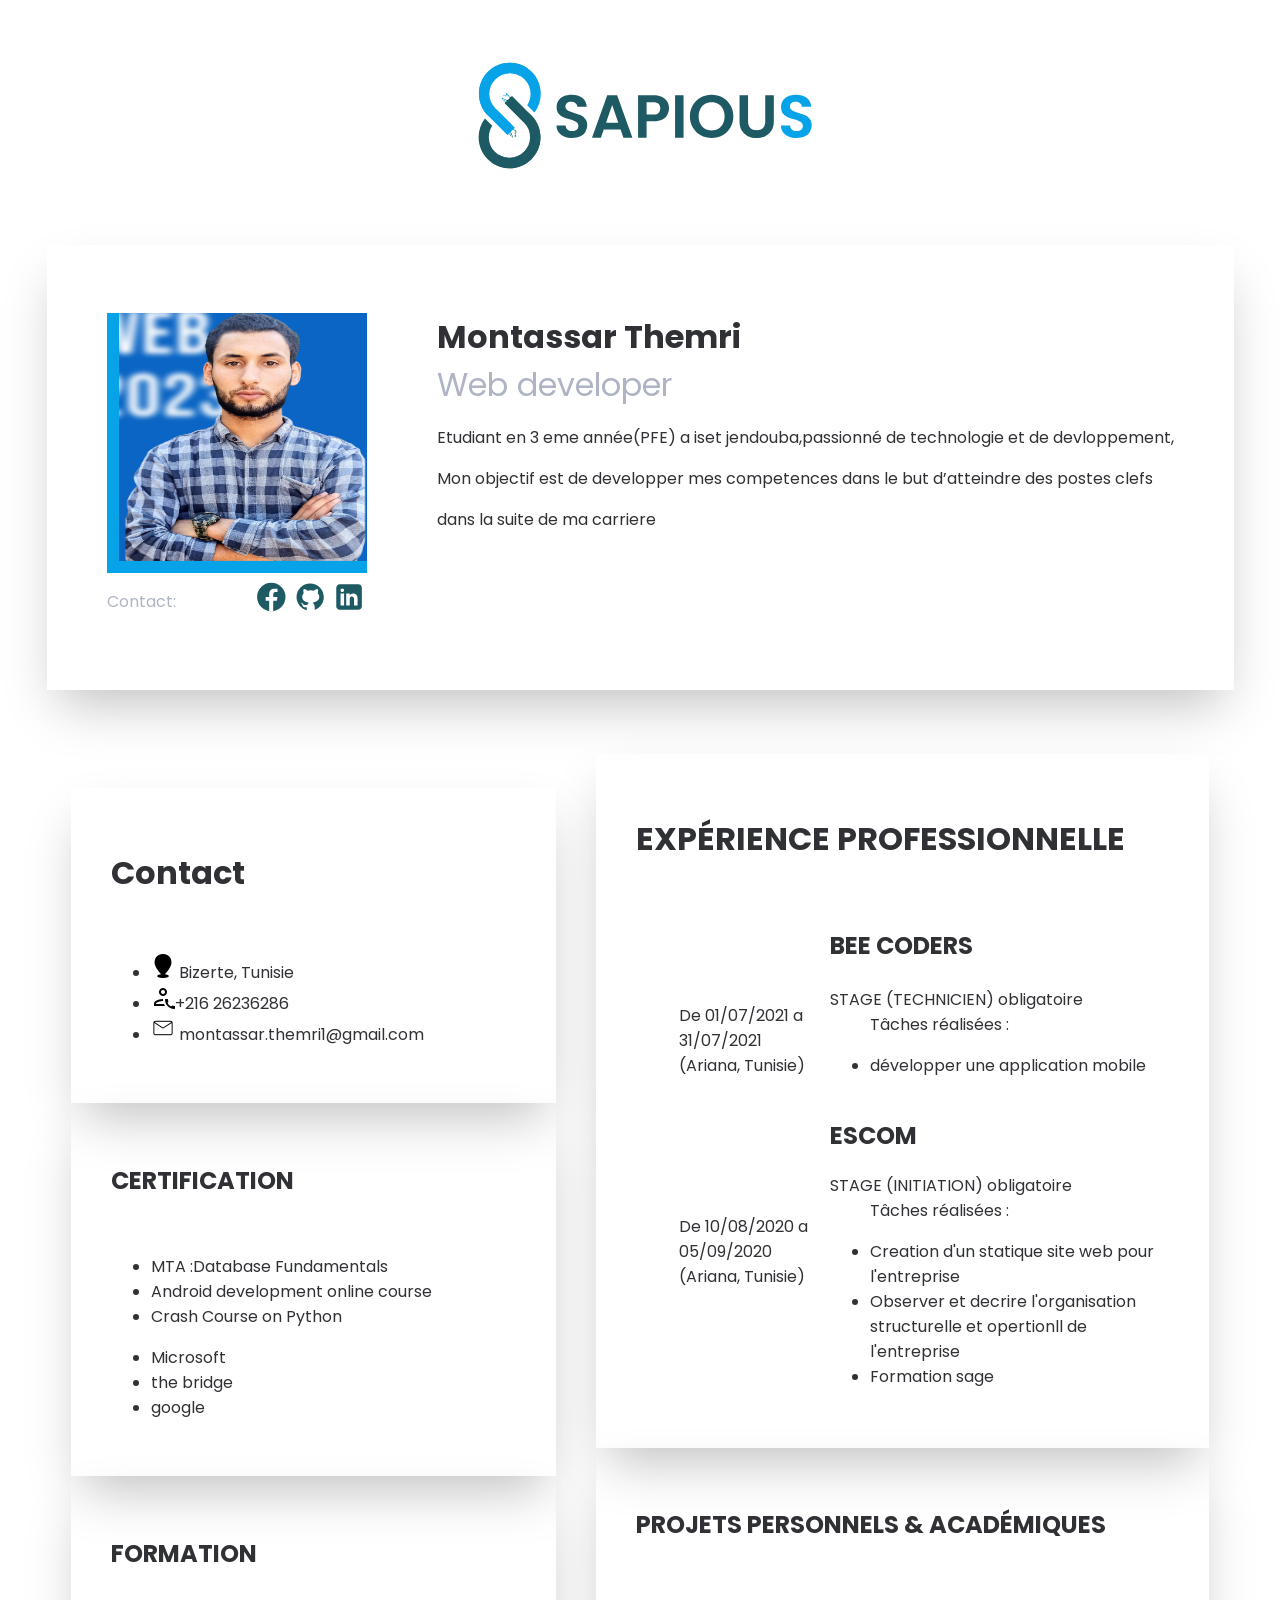
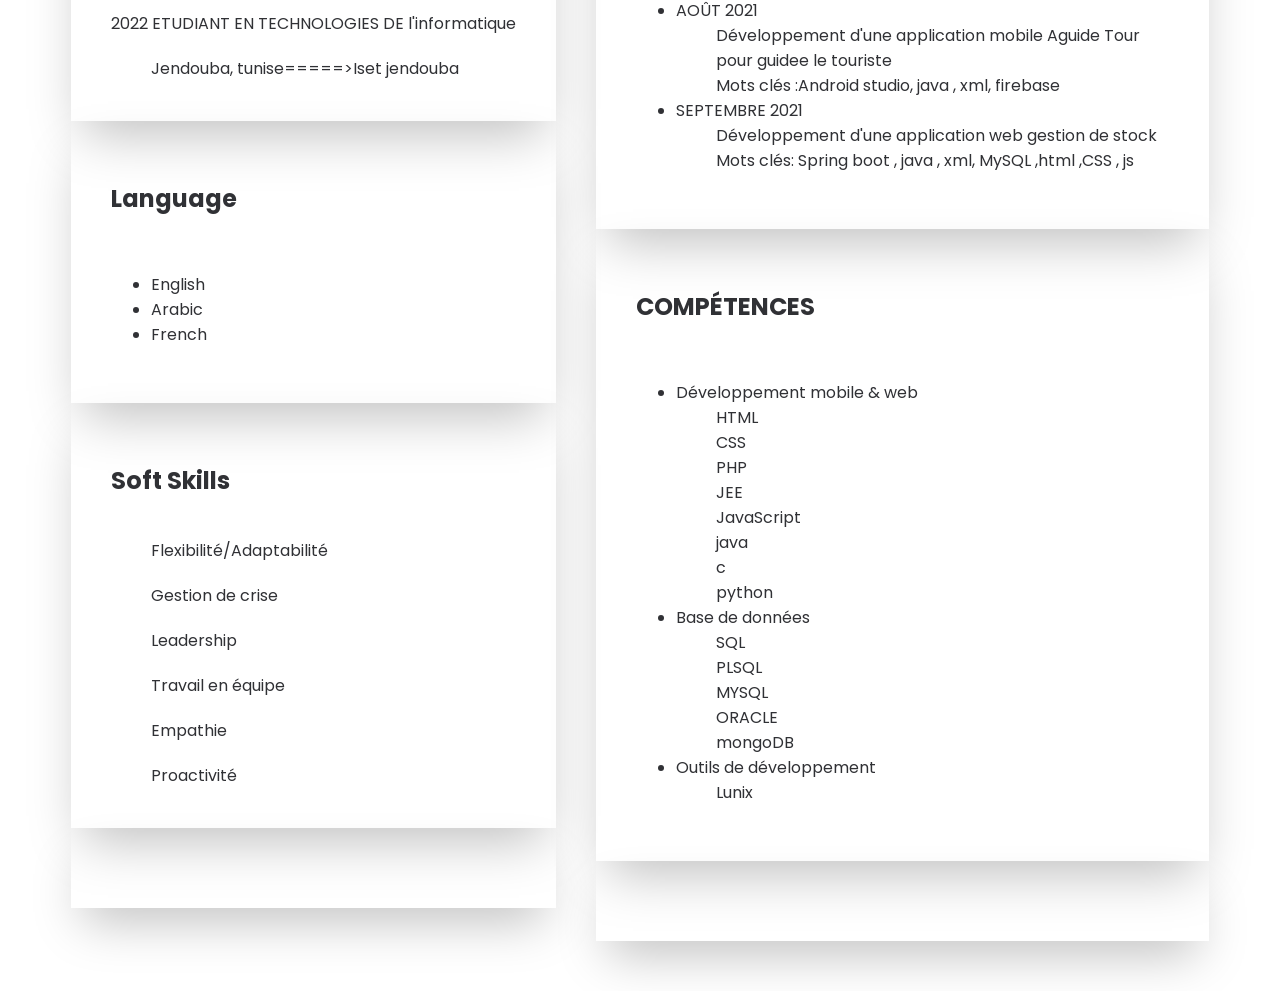
==== index.html @ 9791a561 "Initial commit" ====
<!DOCTYPE html>
<html lang="en">

<head>
	<meta charset="UTF-8" />
	<meta http-equiv="X-UA-Compatible" content="IE=edge" />
	<meta name="viewport" content="width=device-width, initial-scale=1.0" />
	<link rel="stylesheet" href="style.css" />
	<title>Montassar themri portfolio</title>
</head>

<body>
	<div class="content">
		<img class="logo" src="./images/Logo.svg" alt="sapious logo" />
		<div class="card" id="profileSummary">
			<div class="profile">
				<img src="./images/background.png" alt="my img" />
				<div class="contact">
					<div>Contact:</div>
					<div class="social">
						<a href="https://www.facebook.com/Montassarthemri/">
							<img src="./images/Facebook.svg" alt="Facebook" />
						</a>
						<a href="https://github.com/TH-montassar">
							<img src="./images/GitHub.svg" alt="Github" />
						</a>
						<a href="https://www.linkedin.com/in/themri-montassar-160042149/">
							<img src="./images/LinkedIn.svg" alt="LinkedIn" />
						</a>
					</div>
				</div>
			</div>
			<div class="summary">
				<h1>Montassar Themri</h1>
				<h3>Web developer</h3>
				<p>
					Etudiant en 3 eme année(PFE) a iset jendouba,passionné de technologie et de devloppement,
				</p>
				<p>Mon objectif est de developper mes competences dans le but d’atteindre des postes clefs </p>
				<p>dans la suite de ma carriere</p>
			</div>
		</div>
		<div class="blocks">

			<div class="column">
				<div class="card">
					<h1>Contact</h1>
					<ul>
						<li><img src="./images/address-24.png" alt="locations" /> Bizerte, Tunisie</li>
						<li> <img src="./images/call.png" alt="phone" />+216 26236286</li>
						<li> <img src="./images/email-24.png" alt="email" /> montassar.themri1@gmail.com</li>
					</ul>

				</div>
				<div class="card">
					<h2>CERTIFICATION</h2>
					<div class="certifs">

						<ul>
							<li>MTA :Database Fundamentals</li>
							<li>Android development online course</li>
							<li>Crash Course on Python</li>
						</ul>


						<ul>
							<li>Microsoft</li>
							<li>the bridge</li>
							<li>google</li>
						</ul>


					</div>
				</div>
				<div class="card">
					<h2>FORMATION</h2>
					<dt>2022 ETUDIANT EN TECHNOLOGIES DE l'informatique</dt>
					<dd>Jendouba, tunise=====>Iset jendouba</dd>

				</div>
				<div class="card">

					<h2>Language</h2>
					<ul>
						<li>English</li>
						<li>Arabic</li>
						<li>French</li>
					</ul>

				</div>
				<div class="card">
					<h2>
						<dt>Soft Skills </dt>
					</h2>
					<dd>Flexibilité/Adaptabilité</dd>
					<dd>Gestion de crise</dd>
					<dd>Leadership</dd>
					<dd>Travail en équipe</dd>
					<dd>Empathie</dd>
					<dd>Proactivité</dd>
				</div>
				<div class="card"></div>



			</div>
			<div class="column">
				<div class="card">
					<h1>EXPÉRIENCE PROFESSIONNELLE</h1>


					<table>
						<thead>
							<th></th>
							<td>
								<h2>BEE CODERS</h2>
							</td>
						</thead>
						<tbody>
							<tr>
								<td>
									<dd>De 01/07/2021 a 31/07/2021 </dd>
									<dd>(Ariana, Tunisie)</dd>
								</td>

								<td>
									<dt>STAGE (TECHNICIEN) obligatoire</dt>
									<dd> Tâches réalisées :</dd>
									<ul>
										<li>
											développer une application mobile
										</li>
									</ul>
								</td>

							</tr>
							<tr>
								<td>
									<dd> De 10/08/2020 a 05/09/2020</dd>
									<dd>(Ariana, Tunisie)</dd>
								</td>
								<td>
									<h2>ESCOM</h2>
									<dt>STAGE (INITIATION) obligatoire</dt>
									<dd> Tâches réalisées :</dd>
									<ul>
										<li>
											Creation d'un statique site web pour l'entreprise
										</li>
										<li>Observer et decrire l'organisation structurelle et opertionll de
											l'entreprise</li>
										<li>Formation sage</li>
									</ul>
								</td>
							</tr>

						</tbody>
					</table>


				</div>
				<div class="card">

					<h2>PROJETS PERSONNELS & ACADÉMIQUES</h2>
					<ul>
						<li>AOÛT 2021</li>
						<dd>Développement d'une application mobile Aguide Tour </dd>
						<dd>pour guidee le touriste</dd>
						<dd>Mots clés :Android studio, java , xml, firebase</dd>
						<li>SEPTEMBRE 2021</li>
						<dd>Développement d'une application web gestion de stock</dd>
						<dd>Mots clés: Spring boot , java , xml, MySQL ,html ,CSS , js</dd>
					</ul>

				</div>
				<div class="card">
					<h2>COMPÉTENCES</h2>
					<ul>
						<li>Développement mobile & web</li>
						<dd>HTML</dd>
						<dd>CSS</dd>
						<dd>PHP</dd>
						<dd>JEE</dd>
						<dd>JavaScript</dd>
						<dd>java</dd>
						<dd>c</dd>
						<dd>python</dd>
						<li>Base de données</li>
						<dd>SQL</dd>
						<dd>PLSQL</dd>
						<dd>MYSQL</dd>
						<dd>ORACLE</dd>
						<dd>mongoDB</dd>
						<li>Outils de développement</li>
						<dd>Lunix</dd>

					</ul>
				</div>
				<div class="card"></div>
		

			</div>



		</div>



	</div>

</body>

</html>
---- style.css ----
@import url("https://fonts.googleapis.com/css2?family=Poppins:ital,wght@0,100;0,200;0,300;0,400;0,500;0,600;0,700;0,800;0,900;1,100;1,200;1,300;1,400;1,500;1,600;1,700;1,800;1,900&display=swap");
*,
*::after,
*::before {
  box-sizing: border-box;
}
html {
  font-family: "Poppins", sans-serif;
  font-size: 1rem;
  color: #303135;
}
body {
  margin: 0;
  padding: 0;
  background-color: #ffffff;
  min-height: 85vh;
}
.content {
  padding-bottom: 50px;
  padding-top: 50px;
  display: flex;
  flex-direction: column;
  align-items: center;
  justify-content: center;
  height: 100%;
  max-width: 1200px;
  margin-right: auto;
  margin-left: auto;
  gap: 64px;
}
.content .logo {
  max-width: 390px;
}
.card {
  padding: 40px 40px;
  box-shadow: 0 25px 50px -12px rgb(0 0 0 / 0.25);
  display: flex;
  flex-direction: column;
  align-items: flex-start;
  justify-content: space-between;
  gap: 20px;
  transition: 0.5s ease;
  
}
.content #profileSummary{
  flex-wrap: wrap;
  gap:70px;
  flex-direction: row;
  padding: 68px 60px;
  
}






.card .profile > img {
  height: 260px;
  width: 260px;
  border-left: 12px solid #07a3e9;
  border-bottom: 12px solid #07a3e9;
}
.card .profile .contact {
  color: #afb4c5;
  display: flex;
  align-items: center;
  justify-content: space-between;
}
.card .profile .contact .social {
  display: flex;
  align-items: center;
  justify-content: space-between;
  gap: 4px;
}
.card .summary > h1 {
  font-size: 2rem;
  font-weight: 700;
  margin: 0;
}
.card .summary > h3 {
  font-size: 2rem;
  font-weight: 400;
  color: #afb4c5;
  margin: 0;
}
.card:hover{
  transform: scale(1.1);
  color: #07a3e9;
}
.blocks{
  display: flex;
  align-items: center;
  justify-content: center;
  gap: 40px;
  flex-direction:row;
  flex-wrap: wrap;
  align-items:center;
} 
table {
  width: 33.3rem;
}
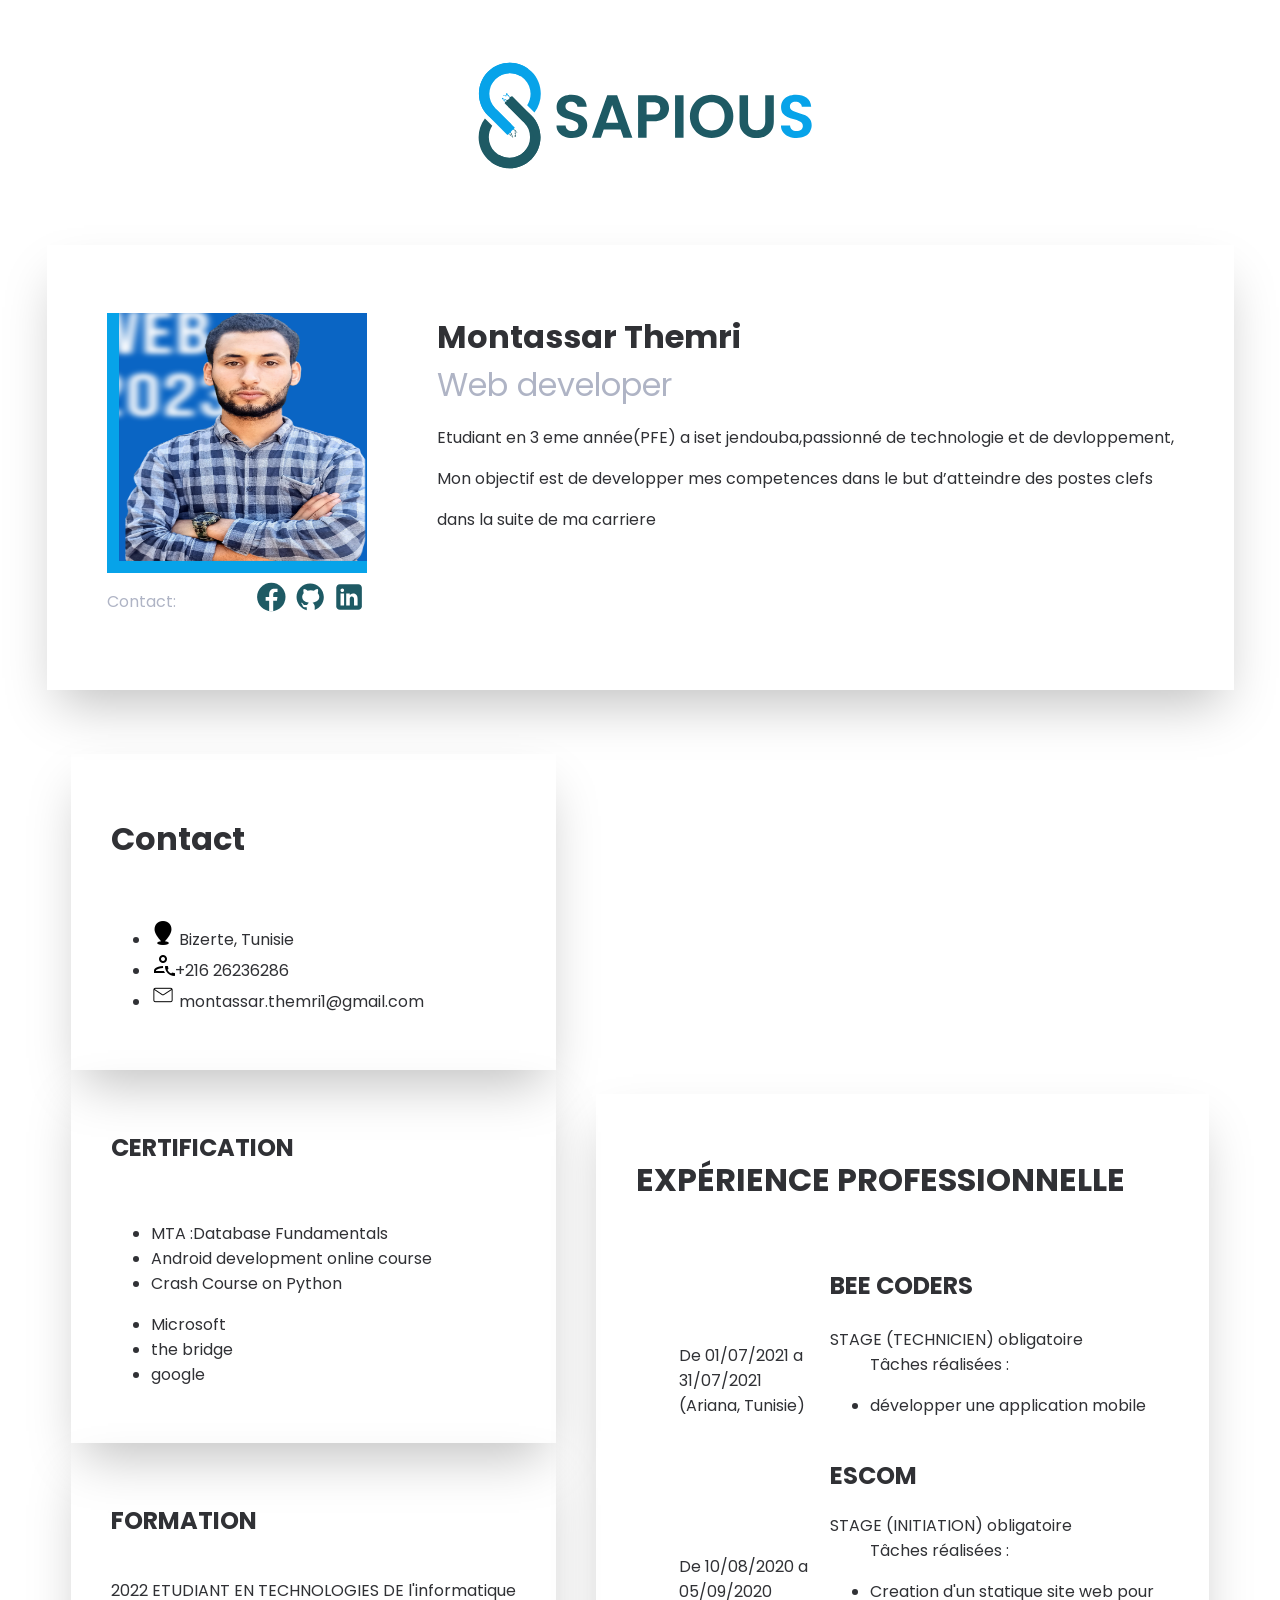
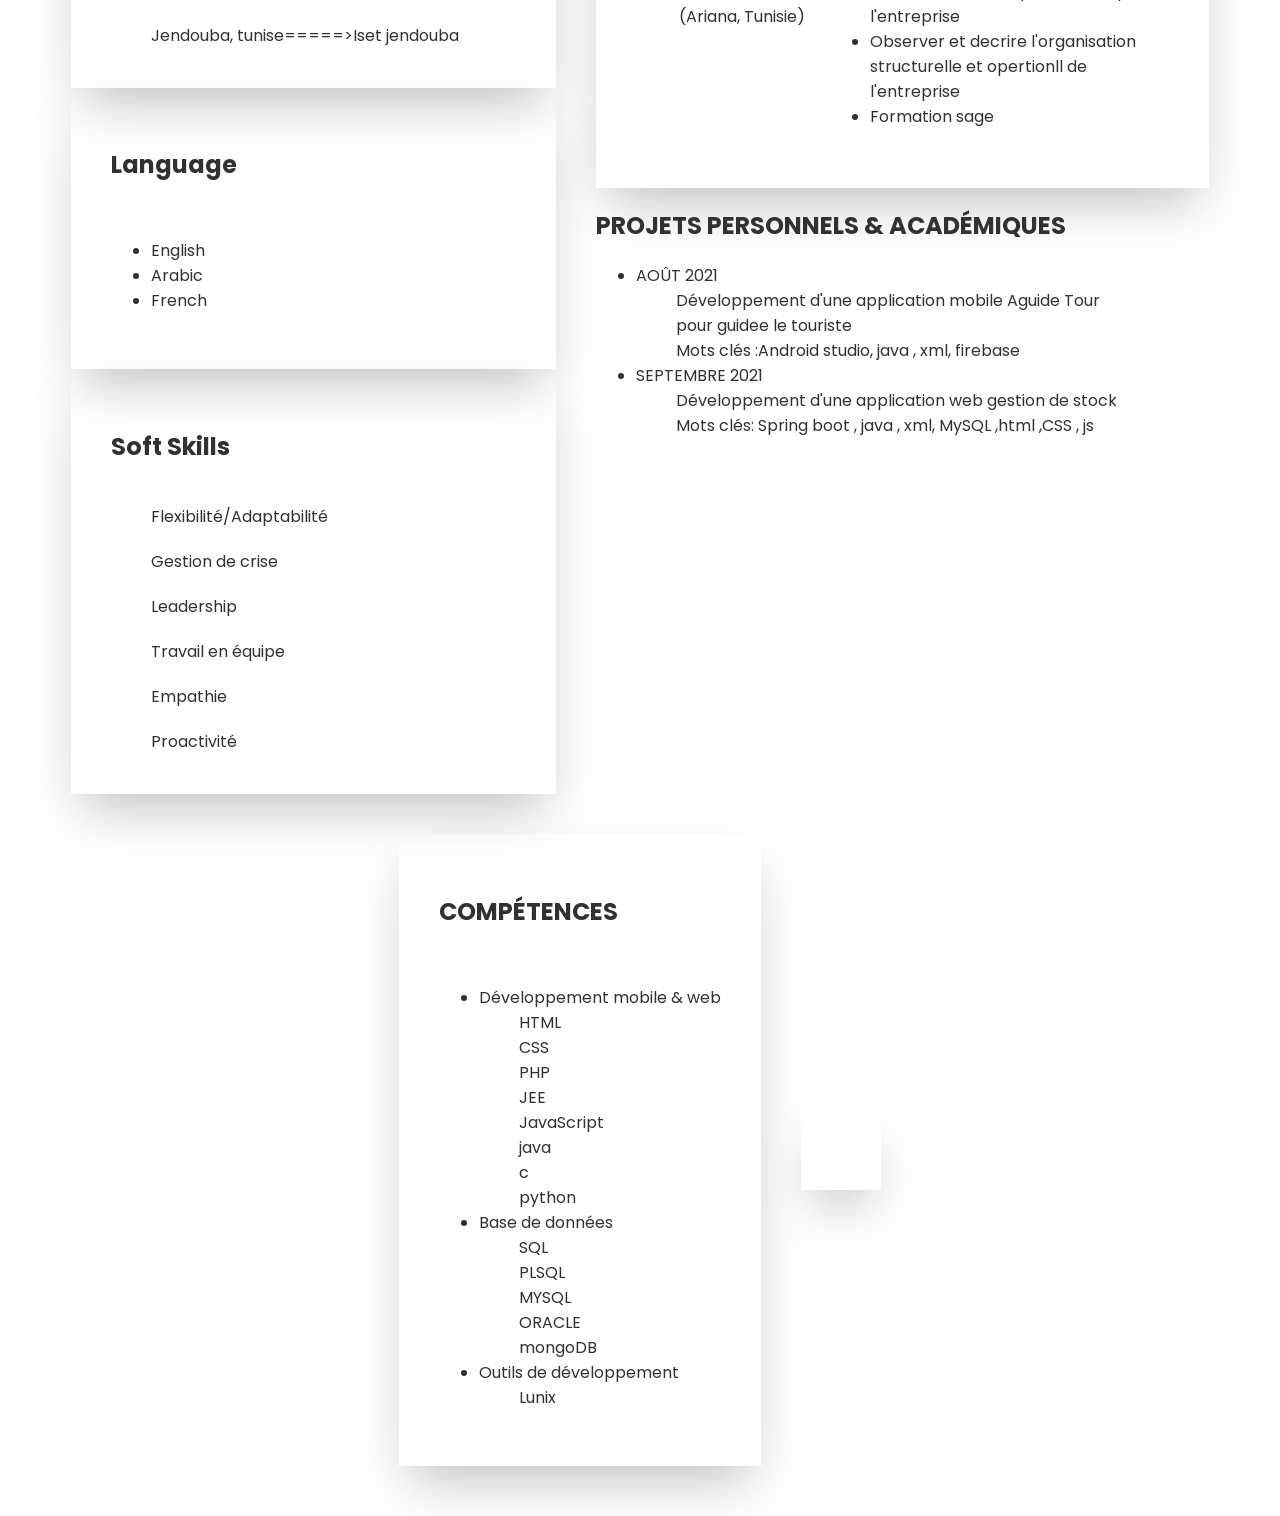
==== commit 6ae30445: "correction" ====
--- a/index.html
+++ b/index.html
@@ -99,7 +99,7 @@
 					<dd>Empathie</dd>
 					<dd>Proactivité</dd>
 				</div>
-				<div class="card"></div>
+			
 
 
 
@@ -159,7 +159,7 @@
 
 
 				</div>
-				<div class="card">
+				
 
 					<h2>PROJETS PERSONNELS & ACADÉMIQUES</h2>
 					<ul>
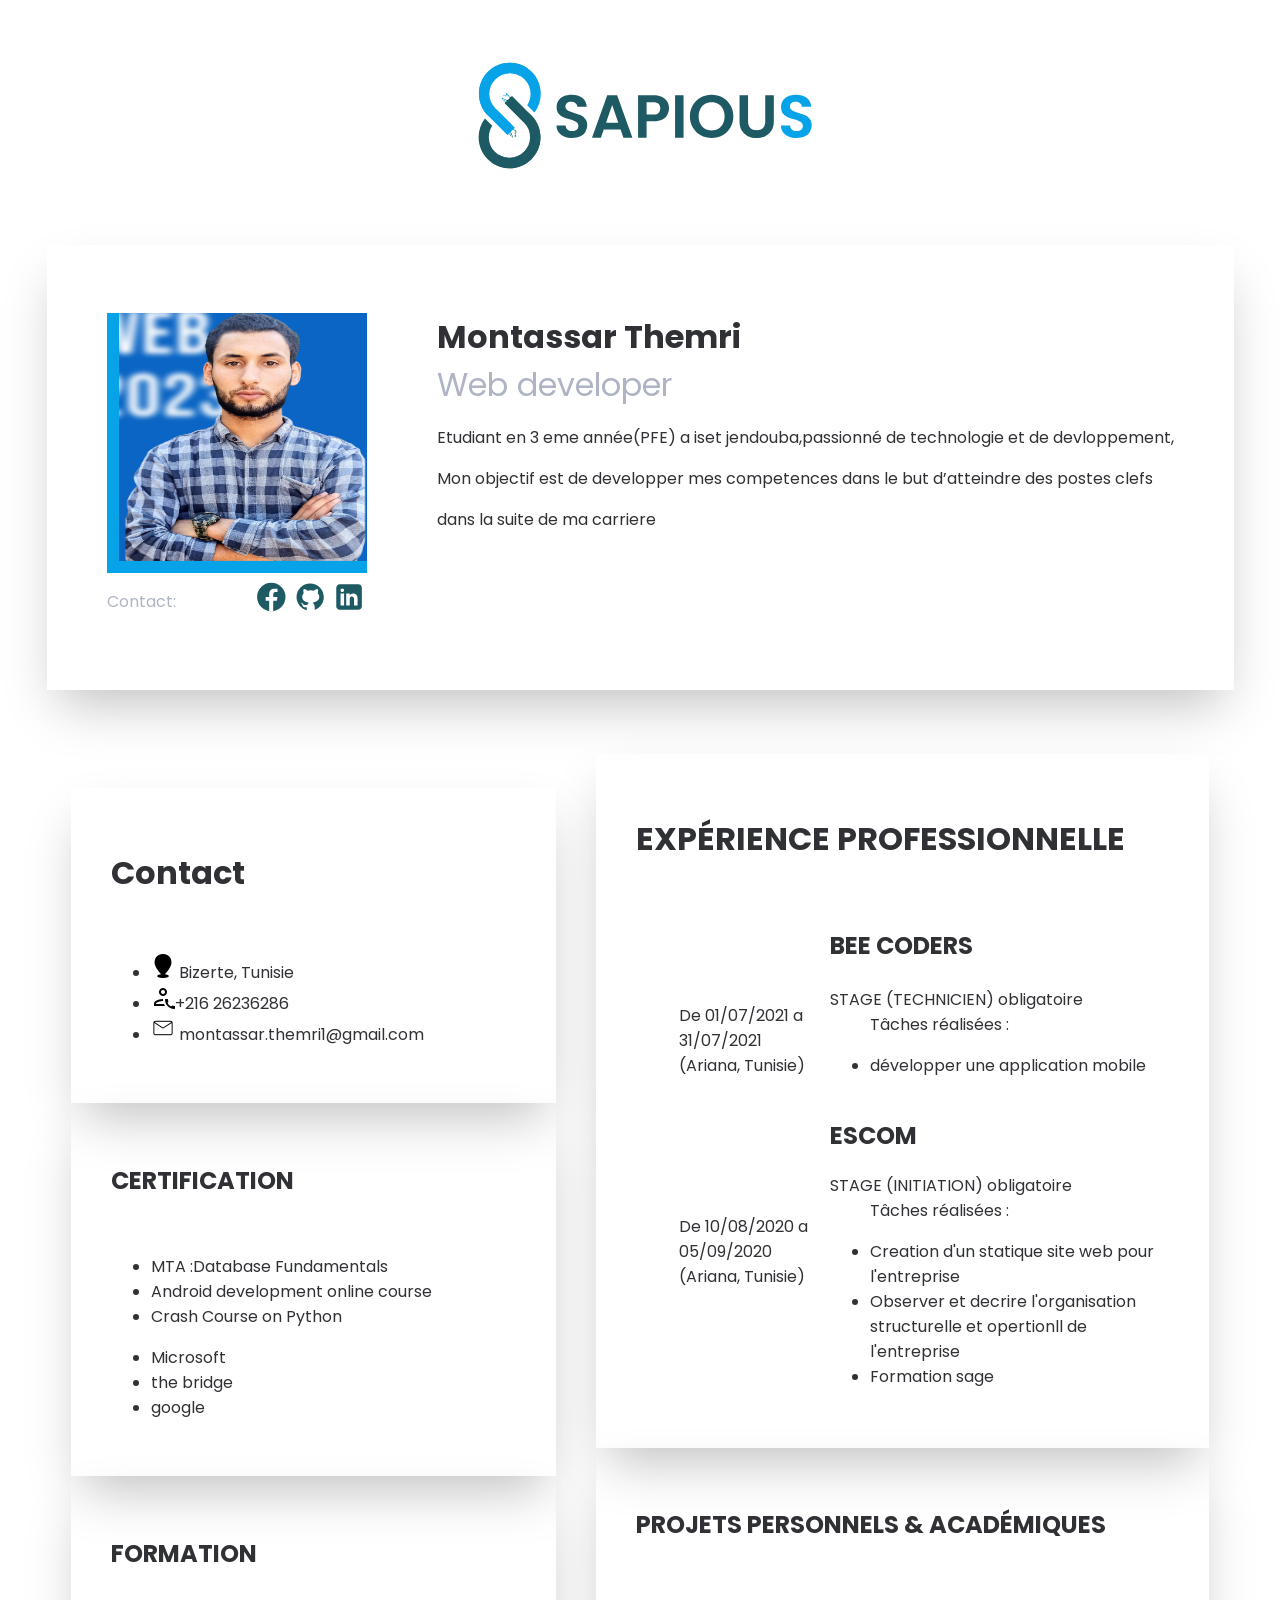
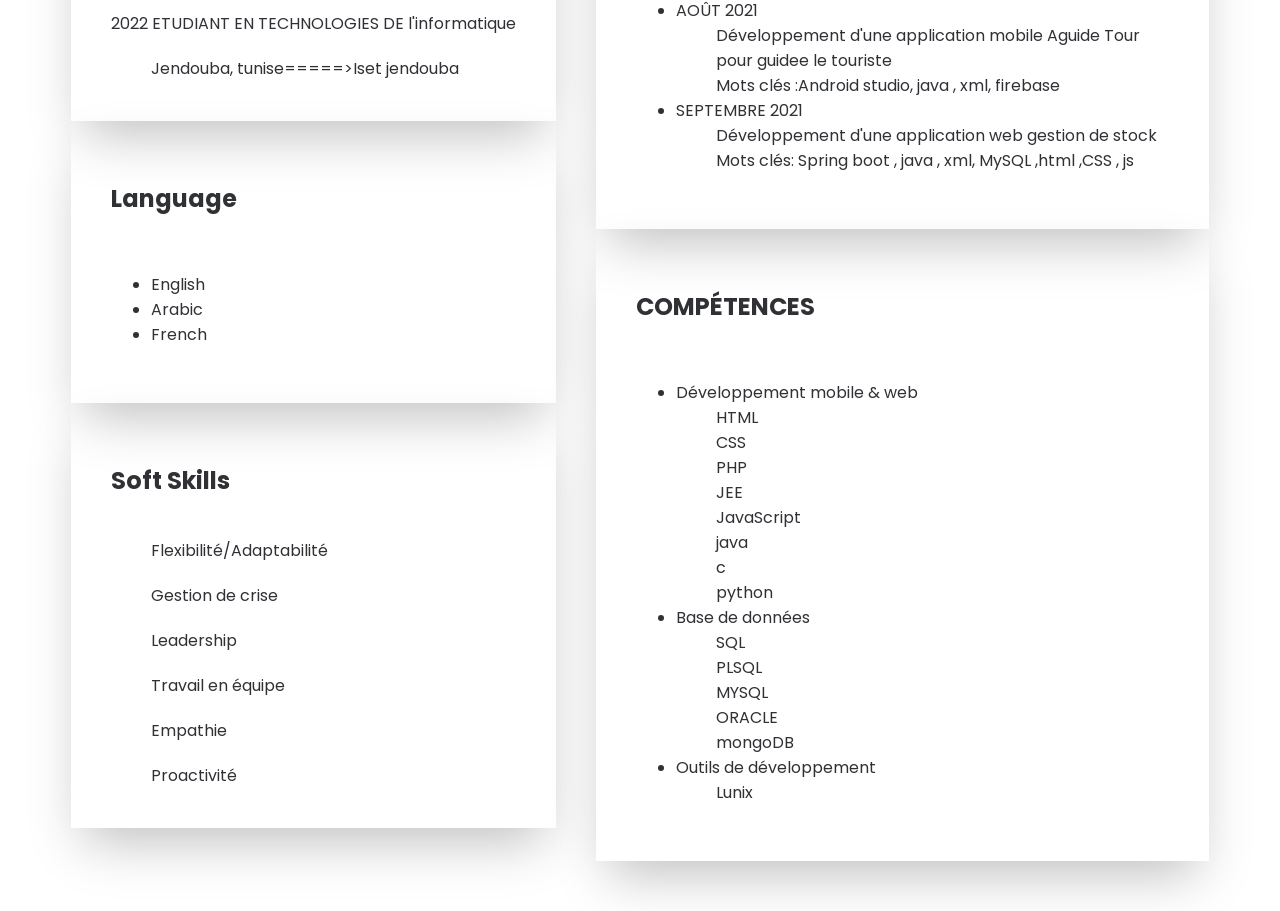
==== commit f41507b2: "correction" ====
--- a/index.html
+++ b/index.html
@@ -99,7 +99,7 @@
 					<dd>Empathie</dd>
 					<dd>Proactivité</dd>
 				</div>
-			
+
 
 
 
@@ -159,7 +159,7 @@
 
 
 				</div>
-				
+				<div class="card">
 
 					<h2>PROJETS PERSONNELS & ACADÉMIQUES</h2>
 					<ul>
@@ -195,9 +195,10 @@
 						<dd>Lunix</dd>
 
 					</ul>
-				</div>
-				<div class="card"></div>
-		
+
+
+				</div>
+
 
 			</div>
 
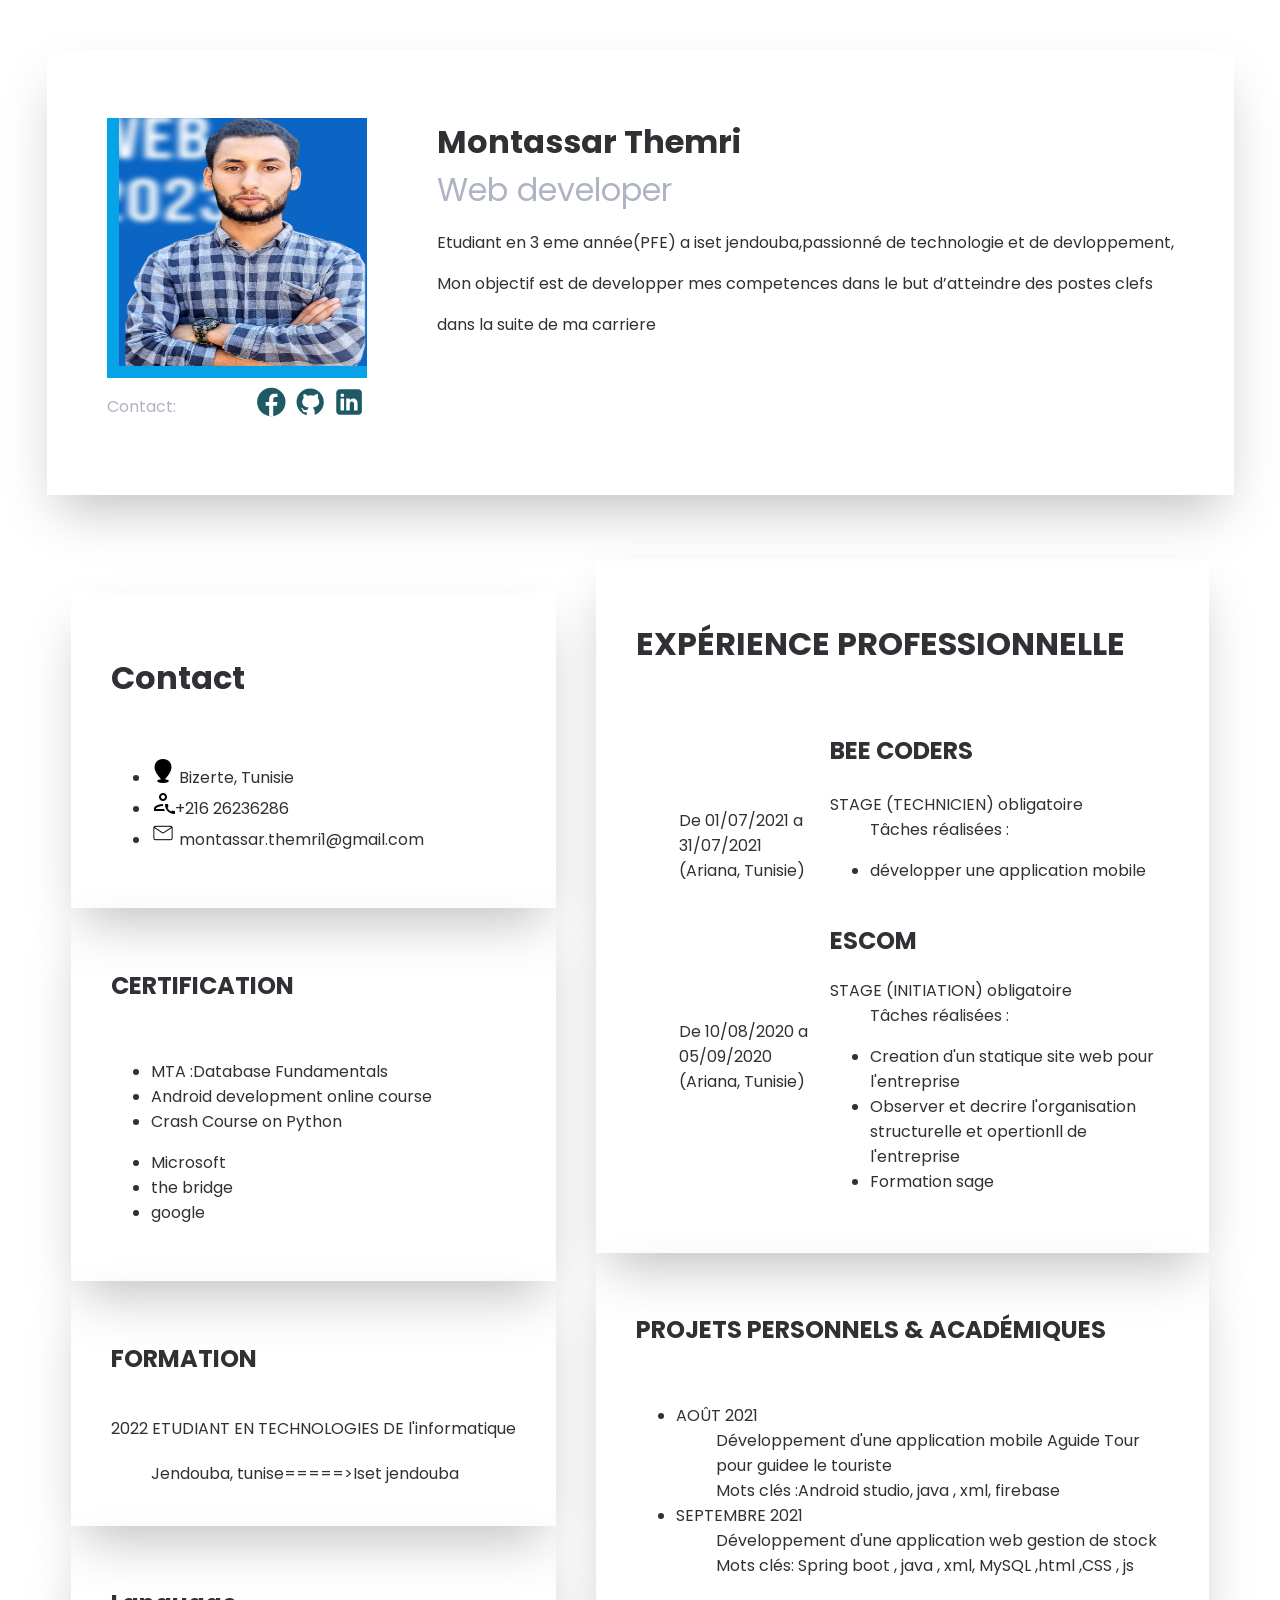
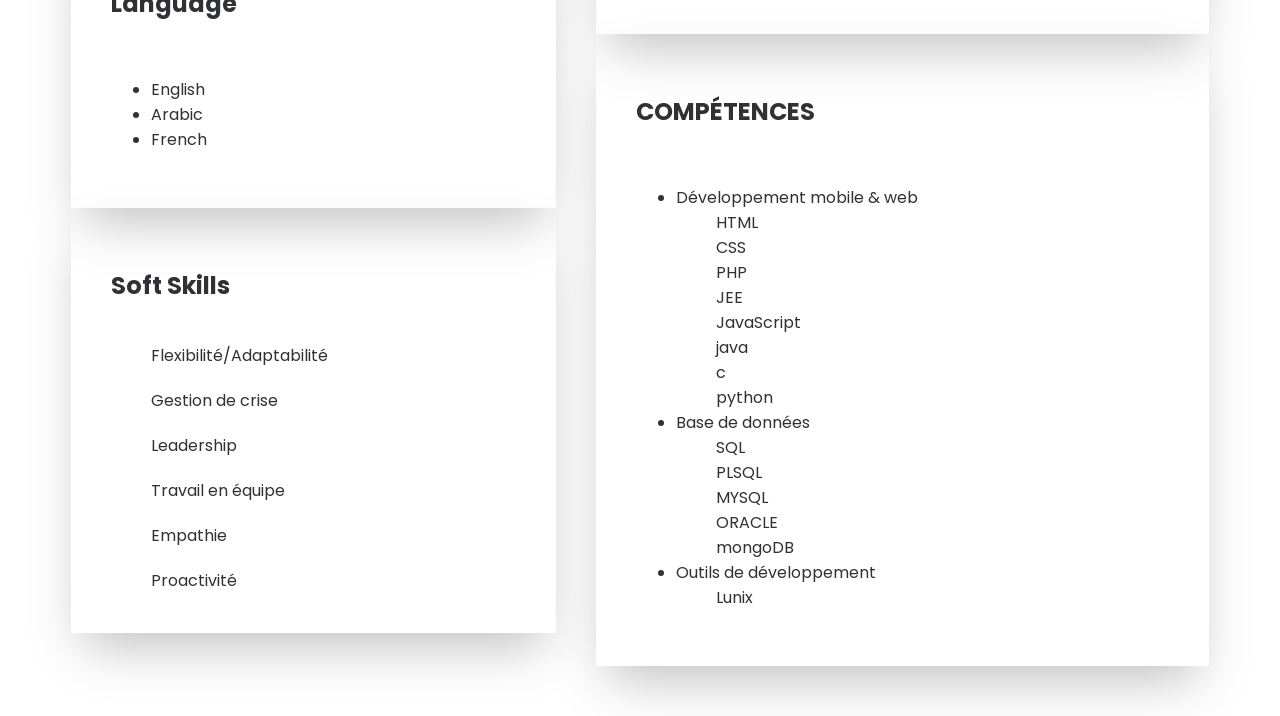
==== commit 22fdeccf: "Update index.html logo romove" ====
--- a/index.html
+++ b/index.html
@@ -11,7 +11,7 @@
 
 <body>
 	<div class="content">
-		<img class="logo" src="./images/Logo.svg" alt="sapious logo" />
+<!-- 		<img class="logo" src="./images/Logo.svg" alt="sapious logo" /> -->
 		<div class="card" id="profileSummary">
 			<div class="profile">
 				<img src="./images/background.png" alt="my img" />
@@ -212,4 +212,4 @@
 
 </body>
 
-</html>+</html>
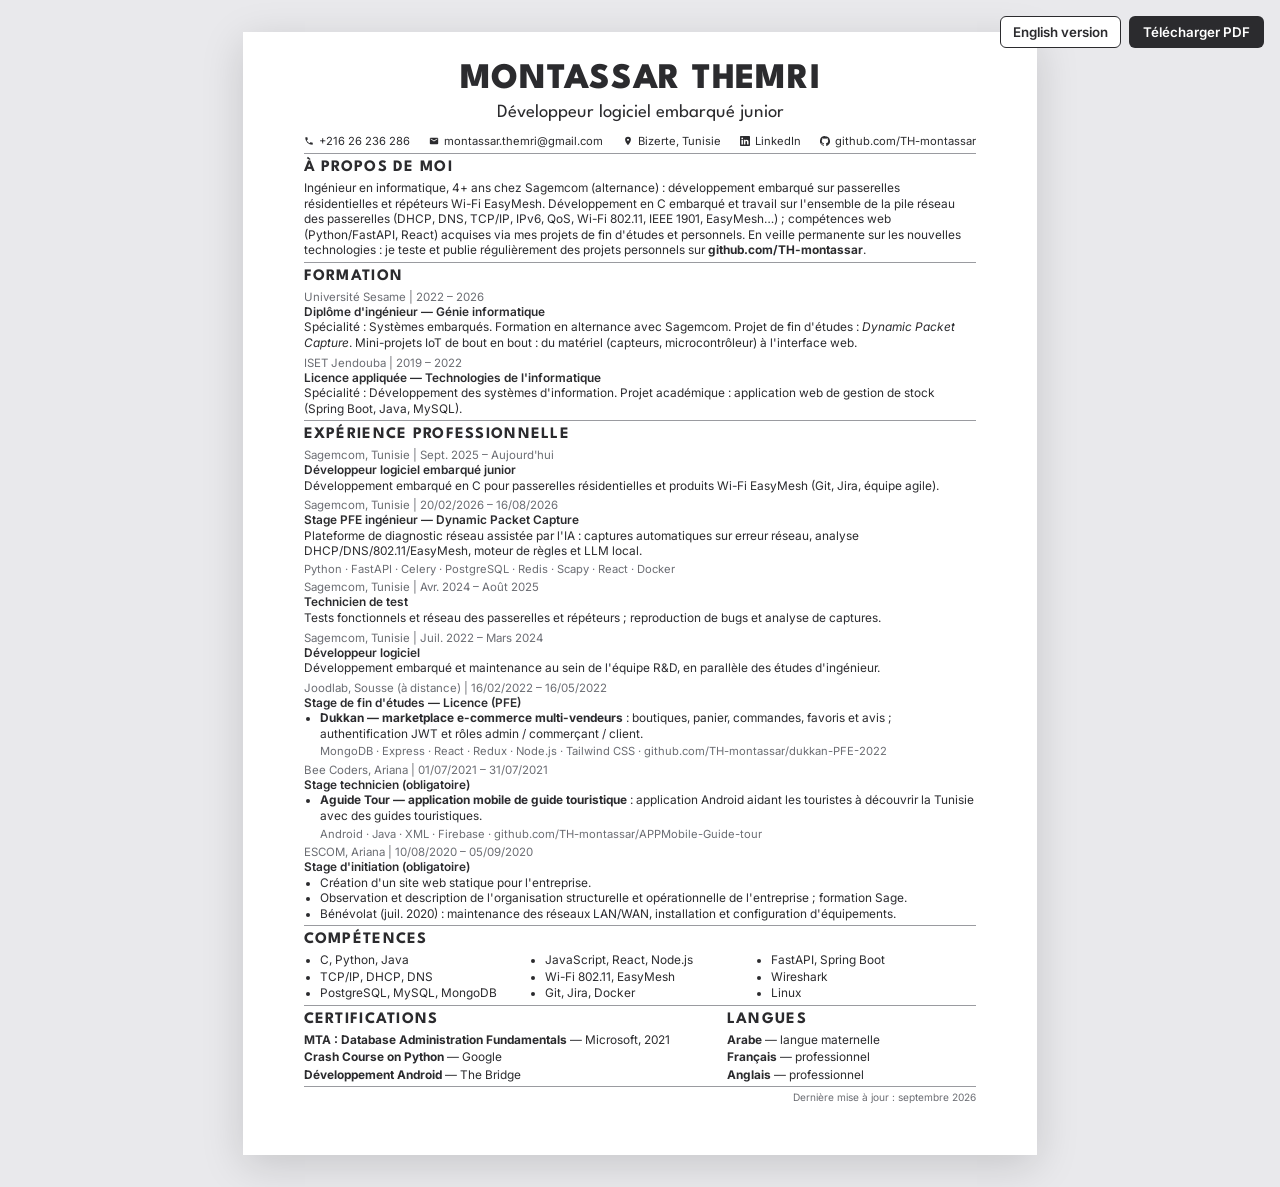
==== commit 39282bdf: "update" ====
--- a/index.html
+++ b/index.html
@@ -1,215 +1,183 @@
 <!DOCTYPE html>
-<html lang="en">
+<html lang="fr">
 
 <head>
 	<meta charset="UTF-8" />
-	<meta http-equiv="X-UA-Compatible" content="IE=edge" />
 	<meta name="viewport" content="width=device-width, initial-scale=1.0" />
+	<title>Montassar Themri — CV</title>
+	<meta name="description" content="Montassar Themri — Développeur logiciel embarqué junior chez Sagemcom, ingénieur en génie informatique." />
+	<link rel="preconnect" href="https://fonts.googleapis.com" />
+	<link rel="preconnect" href="https://fonts.gstatic.com" crossorigin />
+	<link href="https://fonts.googleapis.com/css2?family=League+Spartan:wght@400;600;700;800&family=Inter:wght@400;500;600&display=swap" rel="stylesheet" />
 	<link rel="stylesheet" href="style.css" />
-	<title>Montassar themri portfolio</title>
 </head>
 
 <body>
-	<div class="content">
-<!-- 		<img class="logo" src="./images/Logo.svg" alt="sapious logo" /> -->
-		<div class="card" id="profileSummary">
-			<div class="profile">
-				<img src="./images/background.png" alt="my img" />
-				<div class="contact">
-					<div>Contact:</div>
-					<div class="social">
-						<a href="https://www.facebook.com/Montassarthemri/">
-							<img src="./images/Facebook.svg" alt="Facebook" />
-						</a>
-						<a href="https://github.com/TH-montassar">
-							<img src="./images/GitHub.svg" alt="Github" />
-						</a>
-						<a href="https://www.linkedin.com/in/themri-montassar-160042149/">
-							<img src="./images/LinkedIn.svg" alt="LinkedIn" />
-						</a>
-					</div>
-				</div>
-			</div>
-			<div class="summary">
-				<h1>Montassar Themri</h1>
-				<h3>Web developer</h3>
-				<p>
-					Etudiant en 3 eme année(PFE) a iset jendouba,passionné de technologie et de devloppement,
-				</p>
-				<p>Mon objectif est de developper mes competences dans le but d’atteindre des postes clefs </p>
-				<p>dans la suite de ma carriere</p>
-			</div>
-		</div>
-		<div class="blocks">
+	<nav class="toolbar">
+		<a class="lang-link" href="en.html">English version</a>
+		<button class="print-btn" onclick="window.print()">Télécharger PDF</button>
+	</nav>
 
-			<div class="column">
-				<div class="card">
-					<h1>Contact</h1>
-					<ul>
-						<li><img src="./images/address-24.png" alt="locations" /> Bizerte, Tunisie</li>
-						<li> <img src="./images/call.png" alt="phone" />+216 26236286</li>
-						<li> <img src="./images/email-24.png" alt="email" /> montassar.themri1@gmail.com</li>
-					</ul>
+	<main class="page">
 
-				</div>
-				<div class="card">
-					<h2>CERTIFICATION</h2>
-					<div class="certifs">
+		<header class="head">
+			<h1>MONTASSAR THEMRI</h1>
+			<p class="role">Développeur logiciel embarqué junior</p>
+			<ul class="contact">
+				<li>
+					<svg viewBox="0 0 24 24"><path d="M6.6 10.8a15.1 15.1 0 0 0 6.6 6.6l2.2-2.2a1 1 0 0 1 1-.25 11.4 11.4 0 0 0 3.6.57 1 1 0 0 1 1 1V20a1 1 0 0 1-1 1A17 17 0 0 1 3 4a1 1 0 0 1 1-1h3.5a1 1 0 0 1 1 1c0 1.25.2 2.45.57 3.57a1 1 0 0 1-.25 1z"/></svg>
+					<a href="tel:+21626236286">+216 26 236 286</a>
+				</li>
+				<li>
+					<svg viewBox="0 0 24 24"><path d="M20 4H4a2 2 0 0 0-2 2v12a2 2 0 0 0 2 2h16a2 2 0 0 0 2-2V6a2 2 0 0 0-2-2zm0 4-8 5-8-5V6l8 5 8-5z"/></svg>
+					<a href="mailto:montassar.themri@gmail.com">montassar.themri@gmail.com</a>
+				</li>
+				<li>
+					<svg viewBox="0 0 24 24"><path d="M12 2a7 7 0 0 0-7 7c0 5.25 7 13 7 13s7-7.75 7-13a7 7 0 0 0-7-7zm0 9.5A2.5 2.5 0 1 1 12 6.5a2.5 2.5 0 0 1 0 5z"/></svg>
+					Bizerte, Tunisie
+				</li>
+				<li>
+					<svg viewBox="0 0 24 24"><path d="M20.45 20.45h-3.56v-5.57c0-1.33-.02-3.04-1.85-3.04-1.85 0-2.14 1.45-2.14 2.94v5.67H9.35V9h3.41v1.56h.05c.48-.9 1.64-1.85 3.37-1.85 3.6 0 4.27 2.37 4.27 5.46v6.28zM5.34 7.43a2.06 2.06 0 1 1 0-4.13 2.06 2.06 0 0 1 0 4.13zM7.12 20.45H3.56V9h3.56v11.45zM22.22 0H1.77C.79 0 0 .77 0 1.73v20.54C0 23.230.79 24 1.77 24h20.45c.98 0 1.78-.77 1.78-1.73V1.73C24 .77 23.2 0 22.22 0z"/></svg>
+					<a href="https://www.linkedin.com/in/themri-montassar-160042149/">LinkedIn</a>
+				</li>
+				<li>
+					<svg viewBox="0 0 24 24"><path d="M12 .3a12 12 0 0 0-3.8 23.4c.6.1.8-.26.8-.58v-2.05c-3.34.73-4.04-1.6-4.04-1.6-.55-1.39-1.34-1.76-1.34-1.76-1.09-.74.08-.73.08-.73 1.2.09 1.84 1.24 1.84 1.24 1.07 1.83 2.8 1.3 3.49 1 .1-.78.42-1.3.76-1.6-2.67-.3-5.47-1.33-5.47-5.93 0-1.31.47-2.38 1.24-3.22-.14-.3-.54-1.52.1-3.18 0 0 1-.32 3.3 1.23a11.5 11.5 0 0 1 6 0c2.28-1.55 3.29-1.23 3.29-1.23.64 1.66.24 2.88.12 3.18a4.65 4.65 0 0 1 1.23 3.22c0 4.61-2.8 5.63-5.48 5.92.42.36.81 1.1.81 2.22v3.29c0 .32.19.69.8.58A12 12 0 0 0 12 .3"/></svg>
+					<a href="https://github.com/TH-montassar">github.com/TH-montassar</a>
+				</li>
+			</ul>
+		</header>
 
-						<ul>
-							<li>MTA :Database Fundamentals</li>
-							<li>Android development online course</li>
-							<li>Crash Course on Python</li>
-						</ul>
+		<section>
+			<h2>À propos de moi</h2>
+			<p>
+				Ingénieur en informatique, 4+ ans chez Sagemcom (alternance)&nbsp;: développement embarqué
+				sur passerelles résidentielles et répéteurs Wi-Fi EasyMesh.
+				Développement en C embarqué et travail sur l'ensemble de la pile réseau des passerelles (DHCP, DNS,
+				TCP/IP, IPv6, QoS, Wi-Fi 802.11, IEEE 1901, EasyMesh…)&nbsp;; compétences web
+				(Python/FastAPI, React) acquises via mes projets de fin d'études et personnels. En veille permanente sur les nouvelles technologies&nbsp;: je teste et publie
+				régulièrement des projets personnels sur
+				<a href="https://github.com/TH-montassar"><strong>github.com/TH-montassar</strong></a>.
+			</p>
+		</section>
 
+		<section>
+			<h2>Formation</h2>
 
-						<ul>
-							<li>Microsoft</li>
-							<li>the bridge</li>
-							<li>google</li>
-						</ul>
-
-
-					</div>
-				</div>
-				<div class="card">
-					<h2>FORMATION</h2>
-					<dt>2022 ETUDIANT EN TECHNOLOGIES DE l'informatique</dt>
-					<dd>Jendouba, tunise=====>Iset jendouba</dd>
-
-				</div>
-				<div class="card">
-
-					<h2>Language</h2>
-					<ul>
-						<li>English</li>
-						<li>Arabic</li>
-						<li>French</li>
-					</ul>
-
-				</div>
-				<div class="card">
-					<h2>
-						<dt>Soft Skills </dt>
-					</h2>
-					<dd>Flexibilité/Adaptabilité</dd>
-					<dd>Gestion de crise</dd>
-					<dd>Leadership</dd>
-					<dd>Travail en équipe</dd>
-					<dd>Empathie</dd>
-					<dd>Proactivité</dd>
-				</div>
-
-
-
-
-			</div>
-			<div class="column">
-				<div class="card">
-					<h1>EXPÉRIENCE PROFESSIONNELLE</h1>
-
-
-					<table>
-						<thead>
-							<th></th>
-							<td>
-								<h2>BEE CODERS</h2>
-							</td>
-						</thead>
-						<tbody>
-							<tr>
-								<td>
-									<dd>De 01/07/2021 a 31/07/2021 </dd>
-									<dd>(Ariana, Tunisie)</dd>
-								</td>
-
-								<td>
-									<dt>STAGE (TECHNICIEN) obligatoire</dt>
-									<dd> Tâches réalisées :</dd>
-									<ul>
-										<li>
-											développer une application mobile
-										</li>
-									</ul>
-								</td>
-
-							</tr>
-							<tr>
-								<td>
-									<dd> De 10/08/2020 a 05/09/2020</dd>
-									<dd>(Ariana, Tunisie)</dd>
-								</td>
-								<td>
-									<h2>ESCOM</h2>
-									<dt>STAGE (INITIATION) obligatoire</dt>
-									<dd> Tâches réalisées :</dd>
-									<ul>
-										<li>
-											Creation d'un statique site web pour l'entreprise
-										</li>
-										<li>Observer et decrire l'organisation structurelle et opertionll de
-											l'entreprise</li>
-										<li>Formation sage</li>
-									</ul>
-								</td>
-							</tr>
-
-						</tbody>
-					</table>
-
-
-				</div>
-				<div class="card">
-
-					<h2>PROJETS PERSONNELS & ACADÉMIQUES</h2>
-					<ul>
-						<li>AOÛT 2021</li>
-						<dd>Développement d'une application mobile Aguide Tour </dd>
-						<dd>pour guidee le touriste</dd>
-						<dd>Mots clés :Android studio, java , xml, firebase</dd>
-						<li>SEPTEMBRE 2021</li>
-						<dd>Développement d'une application web gestion de stock</dd>
-						<dd>Mots clés: Spring boot , java , xml, MySQL ,html ,CSS , js</dd>
-					</ul>
-
-				</div>
-				<div class="card">
-					<h2>COMPÉTENCES</h2>
-					<ul>
-						<li>Développement mobile & web</li>
-						<dd>HTML</dd>
-						<dd>CSS</dd>
-						<dd>PHP</dd>
-						<dd>JEE</dd>
-						<dd>JavaScript</dd>
-						<dd>java</dd>
-						<dd>c</dd>
-						<dd>python</dd>
-						<li>Base de données</li>
-						<dd>SQL</dd>
-						<dd>PLSQL</dd>
-						<dd>MYSQL</dd>
-						<dd>ORACLE</dd>
-						<dd>mongoDB</dd>
-						<li>Outils de développement</li>
-						<dd>Lunix</dd>
-
-					</ul>
-
-
-				</div>
-
-
+			<div class="entry">
+				<p class="meta">Université Sesame | 2022 – 2026</p>
+				<h3>Diplôme d'ingénieur — Génie informatique</h3>
+				<p>Spécialité&nbsp;: Systèmes embarqués. Formation en alternance avec Sagemcom. Projet de fin d'études&nbsp;:
+					<em>Dynamic Packet Capture</em>. Mini-projets IoT de bout en bout&nbsp;: du matériel (capteurs,
+					microcontrôleur) à l'interface web.</p>
 			</div>
 
+			<div class="entry">
+				<p class="meta">ISET Jendouba | 2019 – 2022</p>
+				<h3>Licence appliquée — Technologies de l'informatique</h3>
+				<p>Spécialité&nbsp;: Développement des systèmes d'information. Projet académique&nbsp;: application web de
+					gestion de stock (Spring Boot, Java, MySQL).</p>
+			</div>
+		</section>
 
+		<section>
+			<h2>Expérience professionnelle</h2>
 
+			<div class="entry">
+				<p class="meta">Sagemcom, Tunisie | Sept. 2025 – Aujourd'hui</p>
+				<h3>Développeur logiciel embarqué junior</h3>
+				<p>Développement embarqué en C pour passerelles résidentielles et produits Wi-Fi EasyMesh
+					(Git, Jira, équipe agile).</p>
+			</div>
+
+			<div class="entry">
+				<p class="meta">Sagemcom, Tunisie | 20/02/2026 – 16/08/2026</p>
+				<h3>Stage PFE ingénieur — Dynamic Packet Capture</h3>
+				<p>Plateforme de diagnostic réseau assistée par l'IA&nbsp;: captures automatiques sur erreur réseau, analyse
+					DHCP/DNS/802.11/EasyMesh, moteur de règles et LLM local.
+					<span class="tags">Python · FastAPI · Celery · PostgreSQL · Redis · Scapy · React · Docker</span></p>
+			</div>
+
+			<div class="entry">
+				<p class="meta">Sagemcom, Tunisie | Avr. 2024 – Août 2025</p>
+				<h3>Technicien de test</h3>
+				<p>Tests fonctionnels et réseau des passerelles et répéteurs&nbsp;; reproduction de bugs et analyse de captures.</p>
+			</div>
+
+			<div class="entry">
+				<p class="meta">Sagemcom, Tunisie | Juil. 2022 – Mars 2024</p>
+				<h3>Développeur logiciel</h3>
+				<p>Développement embarqué et maintenance au sein de l'équipe R&amp;D, en parallèle des études d'ingénieur.</p>
+			</div>
+
+			<div class="entry">
+				<p class="meta">Joodlab, Sousse (à distance) | 16/02/2022 – 16/05/2022</p>
+				<h3>Stage de fin d'études — Licence (PFE)</h3>
+				<ul class="tasks">
+					<li><strong>Dukkan — marketplace e-commerce multi-vendeurs</strong>&nbsp;: boutiques, panier, commandes,
+						favoris et avis&nbsp;; authentification JWT et rôles admin / commerçant / client.
+						<span class="tags">MongoDB · Express · React · Redux · Node.js · Tailwind CSS ·
+							<a href="https://github.com/TH-montassar/dukkan-PFE-2022">github.com/TH-montassar/dukkan-PFE-2022</a></span></li>
+				</ul>
+			</div>
+
+			<div class="entry">
+				<p class="meta">Bee Coders, Ariana | 01/07/2021 – 31/07/2021</p>
+				<h3>Stage technicien (obligatoire)</h3>
+				<ul class="tasks">
+					<li><strong>Aguide Tour — application mobile de guide touristique</strong>&nbsp;: application Android aidant
+						les touristes à découvrir la Tunisie avec des guides touristiques.
+						<span class="tags">Android · Java · XML · Firebase ·
+							<a href="https://github.com/TH-montassar/APPMobile-Guide-tour">github.com/TH-montassar/APPMobile-Guide-tour</a></span></li>
+				</ul>
+			</div>
+
+			<div class="entry">
+				<p class="meta">ESCOM, Ariana | 10/08/2020 – 05/09/2020</p>
+				<h3>Stage d'initiation (obligatoire)</h3>
+				<ul class="tasks">
+					<li>Création d'un site web statique pour l'entreprise.</li>
+					<li>Observation et description de l'organisation structurelle et opérationnelle de l'entreprise&nbsp;; formation Sage.</li>
+					<li>Bénévolat (juil. 2020)&nbsp;: maintenance des réseaux LAN/WAN, installation et configuration d'équipements.</li>
+				</ul>
+			</div>
+		</section>
+
+		<section>
+			<h2>Compétences</h2>
+			<ul class="skills">
+				<li>C, Python, Java</li>
+				<li>JavaScript, React, Node.js</li>
+				<li>FastAPI, Spring Boot</li>
+				<li>TCP/IP, DHCP, DNS</li>
+				<li>Wi-Fi 802.11, EasyMesh</li>
+				<li>Wireshark</li>
+				<li>PostgreSQL, MySQL, MongoDB</li>
+				<li>Git, Jira, Docker</li>
+				<li>Linux</li>
+			</ul>
+		</section>
+
+		<div class="split">
+			<section>
+				<h2>Certifications</h2>
+				<ul class="plain">
+					<li><strong>MTA&nbsp;: Database Administration Fundamentals</strong> — Microsoft, 2021</li>
+					<li><strong>Crash Course on Python</strong> — Google</li>
+					<li><strong>Développement Android</strong> — The Bridge</li>
+				</ul>
+			</section>
+			<section>
+				<h2>Langues</h2>
+				<ul class="plain">
+					<li><strong>Arabe</strong> — langue maternelle</li>
+					<li><strong>Français</strong> — professionnel</li>
+					<li><strong>Anglais</strong> — professionnel</li>
+				</ul>
+			</section>
 		</div>
 
-
-
-	</div>
-
+		<p class="updated">Dernière mise à jour&nbsp;: septembre 2026</p>
+	</main>
 </body>
 
 </html>
--- a/style.css
+++ b/style.css
@@ -1,102 +1,263 @@
-@import url("https://fonts.googleapis.com/css2?family=Poppins:ital,wght@0,100;0,200;0,300;0,400;0,500;0,600;0,700;0,800;0,900;1,100;1,200;1,300;1,400;1,500;1,600;1,700;1,800;1,900&display=swap");
 *,
-*::after,
-*::before {
+*::before,
+*::after {
   box-sizing: border-box;
 }
+
+:root {
+  --ink: #2b2b2e;
+  --muted: #6b6d73;
+  --rule: #9a9ba0;
+  --paper: #ffffff;
+  --desk: #e9e9ec;
+}
+
 html {
-  font-family: "Poppins", sans-serif;
-  font-size: 1rem;
-  color: #303135;
-}
+  font-family: "Inter", "Segoe UI", Arial, sans-serif;
+  font-size: 8.9pt;
+  line-height: 1.31;
+  color: var(--ink);
+}
+
 body {
   margin: 0;
-  padding: 0;
-  background-color: #ffffff;
-  min-height: 85vh;
-}
-.content {
-  padding-bottom: 50px;
-  padding-top: 50px;
+  padding-block: 32px;
+  padding-inline: 16px;
+  background: var(--desk);
+}
+
+a {
+  color: inherit;
+  text-decoration: none;
+}
+
+a:hover {
+  text-decoration: underline;
+}
+
+/* A4 sheet */
+.page {
+  width: 210mm;
+  min-height: 297mm;
+  max-width: 100%;
+  margin: 0 auto;
+  padding: 8mm 16mm 5mm;
+  background: var(--paper);
+  box-shadow: 0 10px 40px rgb(0 0 0 / 0.15);
+}
+
+/* Header */
+.head {
+  text-align: center;
+}
+
+.head h1 {
+  font-family: "League Spartan", "Arial Black", sans-serif;
+  font-weight: 800;
+  font-size: 27pt;
+  letter-spacing: 0.02em;
+  line-height: 1;
+  margin: 0;
+}
+
+.head .role {
+  font-family: "League Spartan", Arial, sans-serif;
+  font-size: 14pt;
+  margin: 3px 0 8px;
+}
+
+.contact {
+  list-style: none;
+  margin: 0;
+  padding: 0 0 5px;
   display: flex;
-  flex-direction: column;
-  align-items: center;
-  justify-content: center;
-  height: 100%;
-  max-width: 1200px;
-  margin-right: auto;
-  margin-left: auto;
-  gap: 64px;
-}
-.content .logo {
-  max-width: 390px;
-}
-.card {
-  padding: 40px 40px;
-  box-shadow: 0 25px 50px -12px rgb(0 0 0 / 0.25);
-  display: flex;
-  flex-direction: column;
-  align-items: flex-start;
+  flex-wrap: wrap;
   justify-content: space-between;
-  gap: 20px;
-  transition: 0.5s ease;
-  
-}
-.content #profileSummary{
-  flex-wrap: wrap;
-  gap:70px;
-  flex-direction: row;
-  padding: 68px 60px;
-  
-}
-
-
-
-
-
-
-.card .profile > img {
-  height: 260px;
-  width: 260px;
-  border-left: 12px solid #07a3e9;
-  border-bottom: 12px solid #07a3e9;
-}
-.card .profile .contact {
-  color: #afb4c5;
+  gap: 4px 14px;
+  font-size: 8.4pt;
+  border-bottom: 1px solid var(--rule);
+}
+
+.contact li {
   display: flex;
   align-items: center;
-  justify-content: space-between;
-}
-.card .profile .contact .social {
+  gap: 5px;
+}
+
+.contact svg {
+  width: 10px;
+  height: 10px;
+  fill: var(--ink);
+  flex-shrink: 0;
+}
+
+/* Sections */
+section {
+  padding: 4px 0 3px;
+  border-bottom: 1px solid var(--rule);
+}
+
+h2 {
+  font-family: "League Spartan", Arial, sans-serif;
+  font-weight: 700;
+  font-size: 12pt;
+  letter-spacing: 0.08em;
+  text-transform: uppercase;
+  margin: 0 0 2px;
+}
+
+h3 {
+  font-size: 8.9pt;
+  font-weight: 600;
+  margin: 0;
+}
+
+p {
+  margin: 0;
+}
+
+.entry + .entry {
+  margin-top: 4px;
+}
+
+.meta {
+  color: var(--muted);
+  font-size: 8.6pt;
+}
+
+.tags {
+  display: block;
+  margin-top: 2px;
+  color: var(--muted);
+  font-size: 8.4pt;
+}
+
+/* Skills: 3 columns of bullets, like the template */
+.skills {
+  display: grid;
+  grid-template-columns: repeat(3, 1fr);
+  gap: 1px 20px;
+  margin: 0;
+  padding-left: 16px;
+}
+
+.tasks {
+  margin: 0;
+  padding-left: 16px;
+}
+
+.plain {
+  list-style: none;
+  margin: 0;
+  padding: 0;
+}
+
+.plain li + li {
+  margin-top: 2px;
+}
+
+/* Certifications + Languages side by side */
+.split {
+  display: grid;
+  grid-template-columns: 1.6fr 1fr;
+  gap: 24px;
+  border-bottom: 1px solid var(--rule);
+}
+
+.split section {
+  border-bottom: 0;
+}
+
+.updated {
+  margin-top: 4px;
+  text-align: right;
+  color: var(--muted);
+  font-size: 7.6pt;
+}
+
+.toolbar {
+  position: fixed;
+  top: 16px;
+  right: 16px;
   display: flex;
   align-items: center;
-  justify-content: space-between;
-  gap: 4px;
-}
-.card .summary > h1 {
-  font-size: 2rem;
-  font-weight: 700;
-  margin: 0;
-}
-.card .summary > h3 {
-  font-size: 2rem;
-  font-weight: 400;
-  color: #afb4c5;
-  margin: 0;
-}
-.card:hover{
-  transform: scale(1.1);
-  color: #07a3e9;
-}
-.blocks{
-  display: flex;
-  align-items: center;
-  justify-content: center;
-  gap: 40px;
-  flex-direction:row;
-  flex-wrap: wrap;
-  align-items:center;
-} 
-table {
-  width: 33.3rem;
-}+  gap: 8px;
+}
+
+.lang-link {
+  padding: 7px 12px;
+  border: 1px solid var(--ink);
+  border-radius: 6px;
+  background: var(--paper);
+  font: 600 10pt "Inter", sans-serif;
+}
+
+.print-btn {
+  padding: 8px 14px;
+  border: 0;
+  border-radius: 6px;
+  background: var(--ink);
+  color: #fff;
+  font: 600 10pt "Inter", sans-serif;
+  cursor: pointer;
+}
+
+/* Phones */
+@media screen and (max-width: 820px) {
+  body {
+    padding-block: 64px 16px;
+  }
+
+  .page {
+    min-height: 0;
+    padding: 24px 18px;
+  }
+
+  .head h1 {
+    font-size: 22pt;
+  }
+
+  .contact {
+    justify-content: center;
+  }
+
+  .skills {
+    grid-template-columns: repeat(2, 1fr);
+  }
+
+  .split {
+    grid-template-columns: 1fr;
+    gap: 0;
+  }
+
+  .split section + section {
+    border-top: 1px solid var(--rule);
+  }
+}
+
+/* Print / Save as PDF */
+@page {
+  size: A4;
+  margin: 0;
+}
+
+@media print {
+  body {
+    padding: 0;
+    background: none;
+  }
+
+  .page {
+    box-shadow: none;
+    margin: 0;
+  }
+
+  .toolbar,
+  .updated {
+    display: none;
+  }
+
+  a:hover {
+    text-decoration: none;
+  }
+}
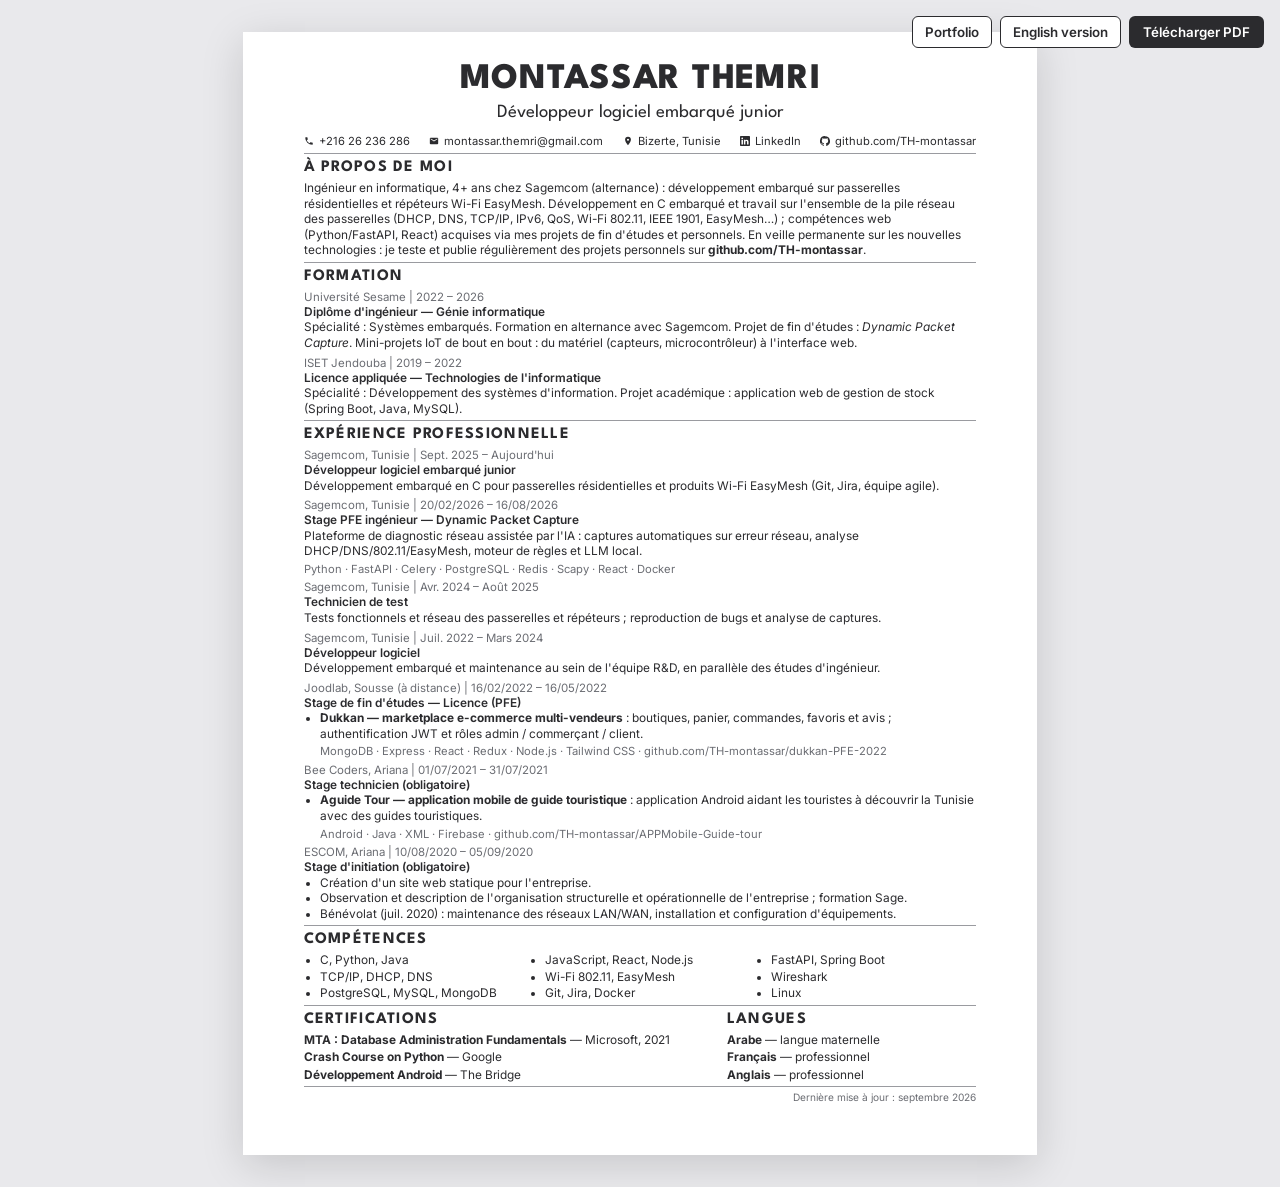
==== commit 3493cca1: "update 2" ====
--- a/index.html
+++ b/index.html
@@ -14,6 +14,7 @@
 
 <body>
 	<nav class="toolbar">
+		<a class="lang-link" href="portfolio.html">Portfolio</a>
 		<a class="lang-link" href="en.html">English version</a>
 		<button class="print-btn" onclick="window.print()">Télécharger PDF</button>
 	</nav>
--- a/style.css
+++ b/style.css
@@ -181,7 +181,10 @@
   right: 16px;
   display: flex;
   align-items: center;
+  justify-content: flex-end;
+  flex-wrap: wrap;
   gap: 8px;
+  max-width: calc(100% - 32px);
 }
 
 .lang-link {
